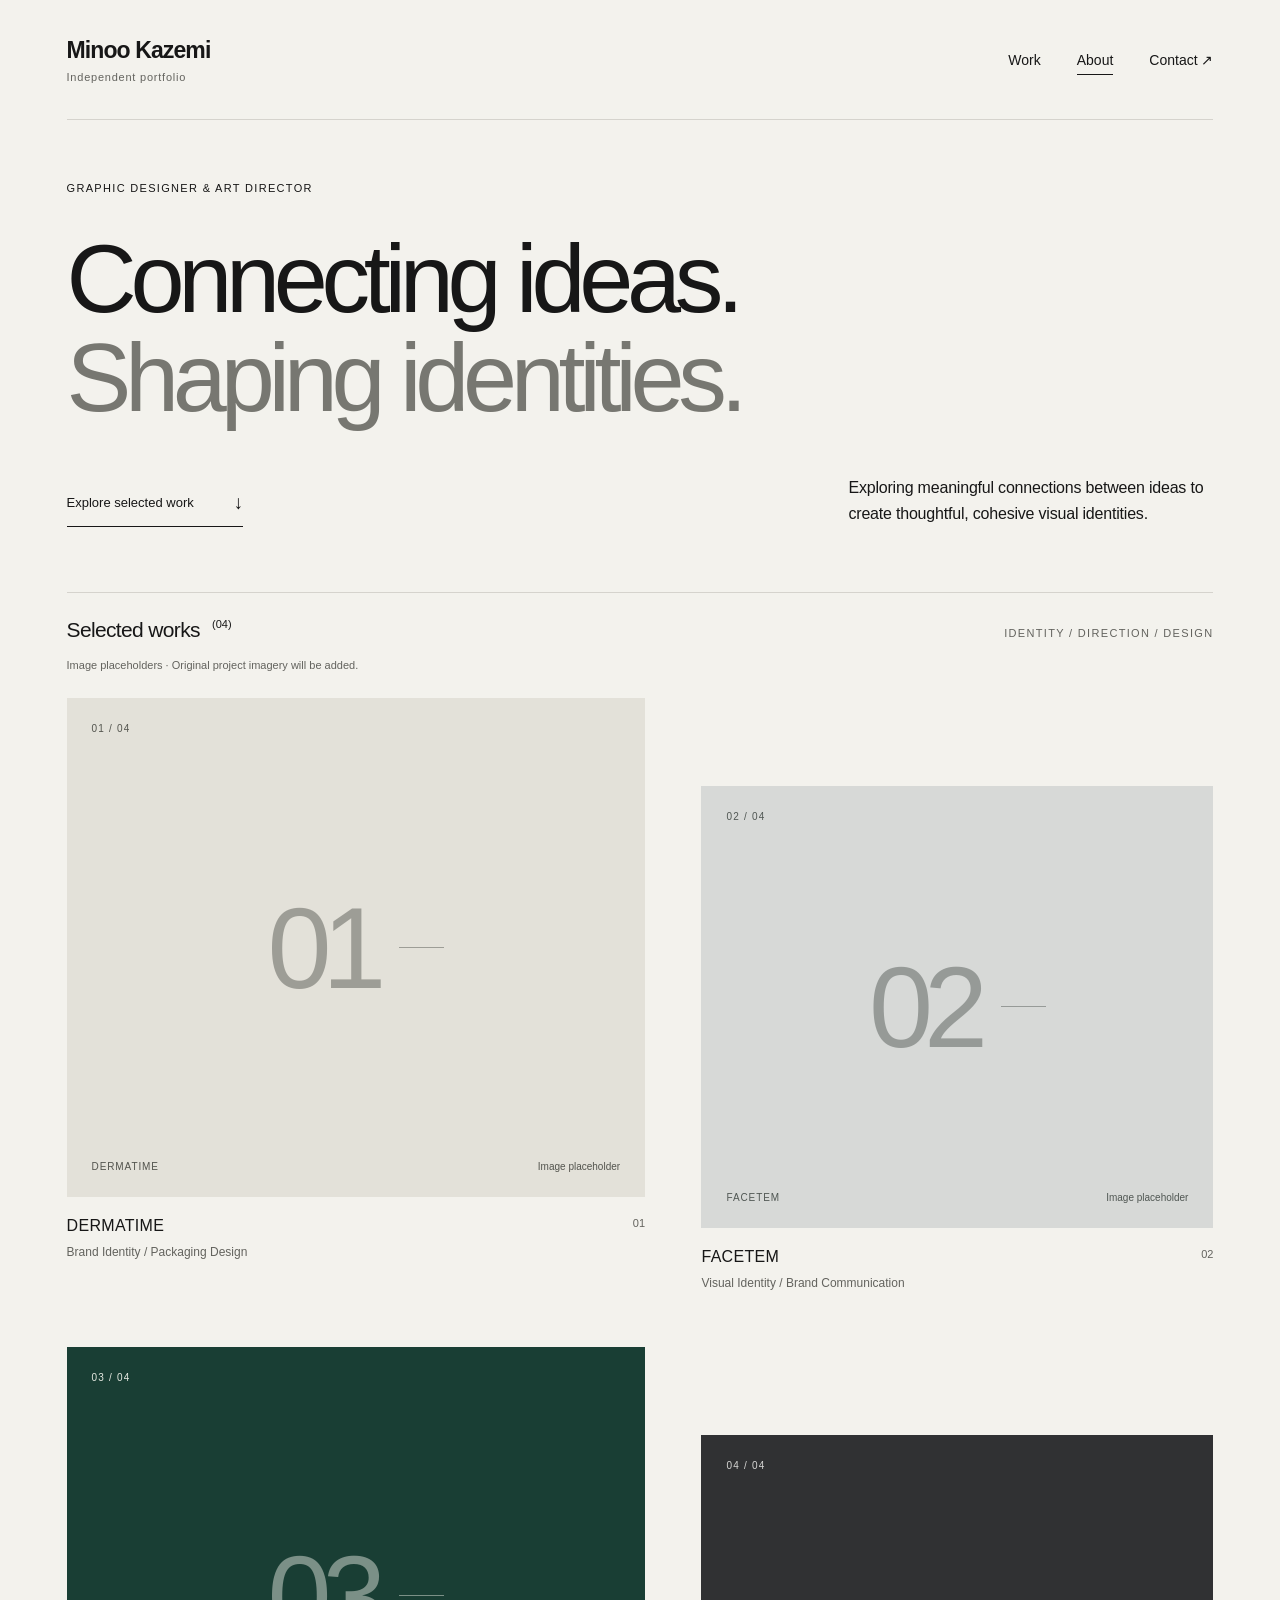
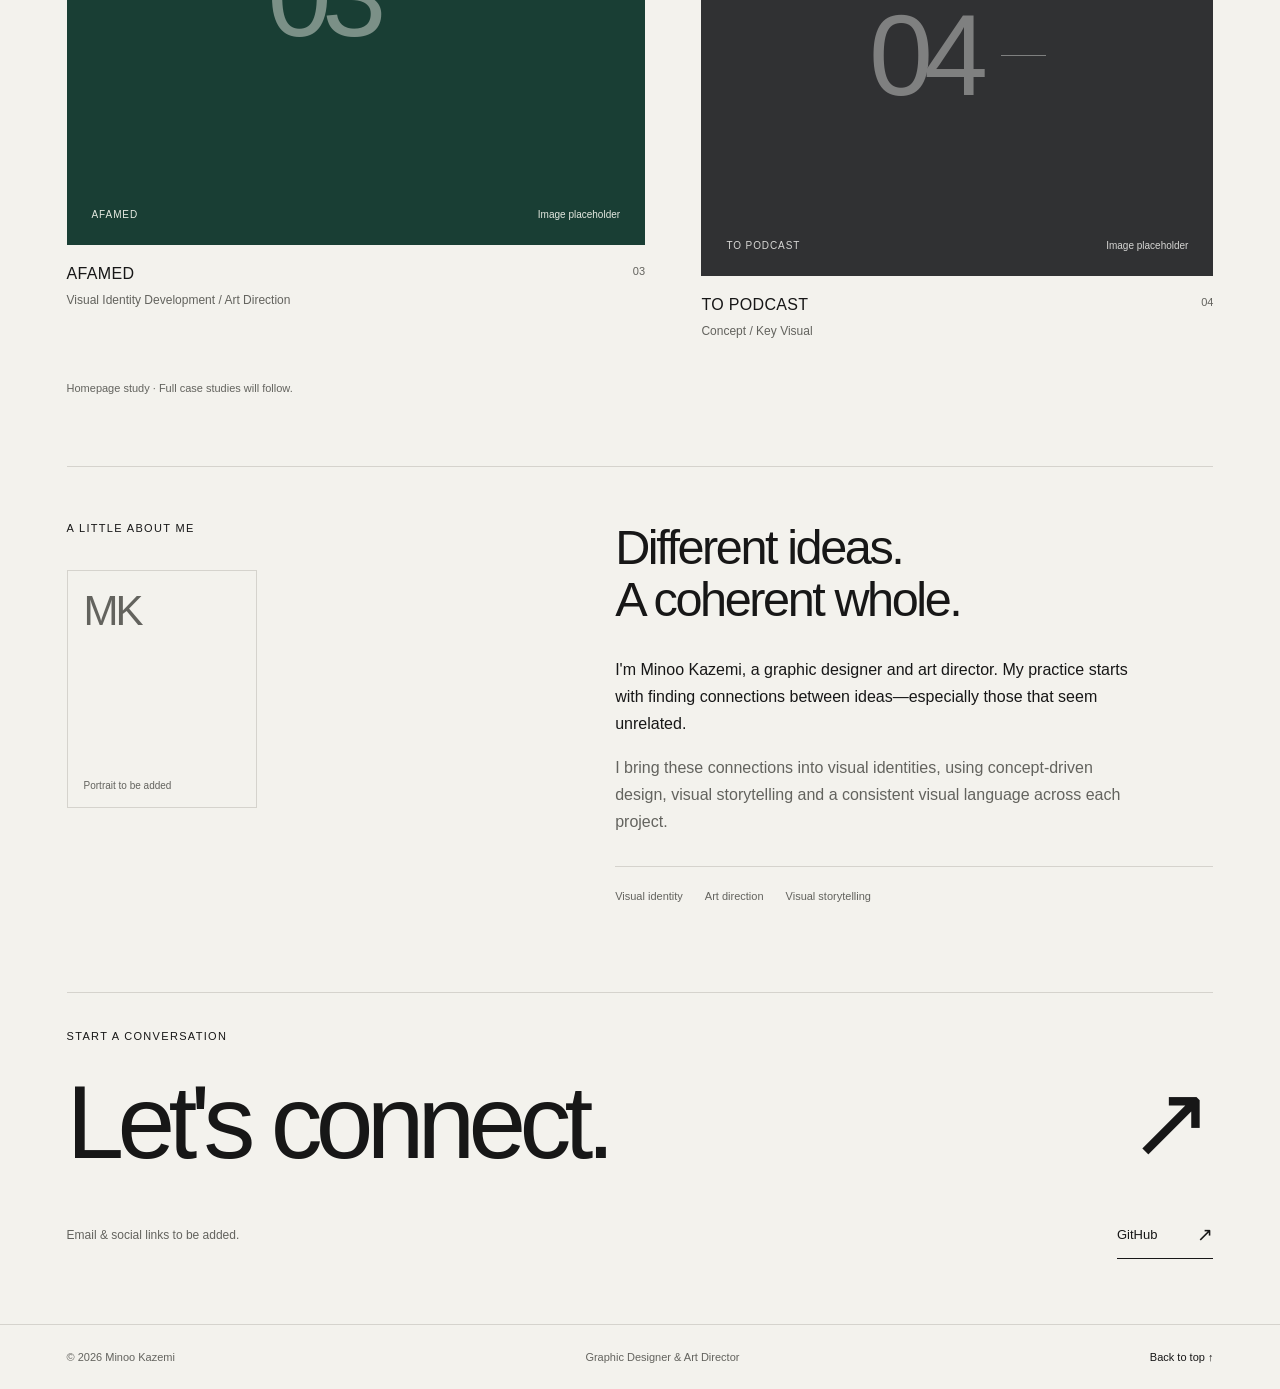
==== preview.html @ 19538b01 "Add Phase 1 editorial homepage prototype" ====
<!doctype html>
<html lang="en">
<head>
  <meta charset="utf-8">
  <meta name="viewport" content="width=device-width, initial-scale=1">
  <meta name="description" content="Minoo Kazemi — Graphic Designer & Art Director. Exploring meaningful connections between ideas through visual identity and art direction.">
  <meta name="theme-color" content="#F3F2ED">
  <title>Minoo Kazemi — Graphic Designer & Art Director</title>
  <style>
/* Phase 1. No build tools or external font requests required. */
:root{--paper:#f3f2ed;--ink:#171717;--muted:#777771;--readable-muted:#63635e;--rule:#d5d3cd;--white:#fff;--gutter:clamp(22px,5.2vw,88px)}
*{box-sizing:border-box}
html{scroll-behavior:smooth;scroll-padding-top:32px}
body{margin:0;background:var(--paper);color:var(--ink);font-family:Arial,Helvetica,sans-serif;-webkit-font-smoothing:antialiased}
a{color:inherit;text-decoration:none}
a:focus-visible{outline:2px solid currentColor;outline-offset:6px}
::selection{background:#171717;color:#f3f2ed}
.wrap{max-width:1600px;margin-inline:auto;padding-inline:var(--gutter)}
.skip-link{position:fixed;top:12px;left:12px;z-index:10;padding:14px;background:var(--ink);color:var(--white);transform:translateY(-160%)}
.skip-link:focus{transform:translateY(0)}
.site-header{display:flex;align-items:center;justify-content:space-between;gap:24px;min-height:119px}
.wordmark{font-size:23px;font-weight:600;letter-spacing:-.9px}
.wordmark span{display:block;margin-top:7px;font-size:11px;letter-spacing:.07em;font-weight:400;color:var(--readable-muted)}
nav{display:flex;gap:36px;font-size:14px}
nav a{padding-block:12px;position:relative}
nav a::after{content:"";position:absolute;bottom:5px;left:0;right:0;height:1px;background:currentColor;transform:scaleX(0);transform-origin:left;transition:transform .2s}
nav a:hover::after,nav a[aria-current]::after{transform:scaleX(1)}
.eyebrow{font-size:11px;font-weight:400;letter-spacing:.12em;text-transform:uppercase}
.hero{border-top:1px solid var(--rule);padding-top:62px;padding-bottom:65px}
.hero>.eyebrow{margin:0 0 35px}
h1{font-size:clamp(48px,7.6vw,116px);line-height:1.02;letter-spacing:-.065em;font-weight:400;margin:0}
h1 span{color:var(--muted)}
.hero-bottom{display:grid;grid-template-columns:1fr 1fr;align-items:end;gap:40px;margin-top:48px}
.hero-bottom p{max-width:365px;justify-self:end;margin:0;font-size:16px;line-height:1.6;letter-spacing:-.2px}
.text-link{display:inline-flex;align-items:center;justify-content:space-between;gap:40px;width:fit-content;font-size:13px;padding-block:12px;border-bottom:1px solid var(--ink)}
.text-link span{font-size:19px;transition:transform .2s}
.text-link:hover span{transform:translateY(3px)}
.section-heading{border-top:1px solid var(--rule);display:flex;justify-content:space-between;align-items:baseline;gap:20px;padding-top:25px}
.section-heading h2{font-size:21px;letter-spacing:-.65px;font-weight:400;margin:0}
.section-heading sup{font-size:11px;margin-left:7px;vertical-align:top;letter-spacing:0}
.section-heading>.eyebrow{color:var(--readable-muted)}
.prototype-note{font-size:11px;color:var(--readable-muted);line-height:1.5;margin:15px 0 25px}
.project-grid{display:grid;grid-template-columns:1.13fr 1fr;column-gap:clamp(24px,4.4vw,68px);row-gap:55px;align-items:start}
.project.offset{margin-top:88px}
.project-image{margin:0;position:relative;aspect-ratio:1.16;display:flex;flex-direction:column;justify-content:space-between;padding:25px;overflow:hidden}
.dermatime{background:#e3e1d9;color:#53544e}
.facetem{background:#d7d9d7;color:#505753}
.afamed{background:#193e34;color:#e5e9e1}
.podcast{background:#303133;color:#d6d6d4}
.image-index{font-size:10px;letter-spacing:.12em}
.placeholder-mark{display:flex;align-items:center;justify-content:center;gap:22px;flex:1;opacity:.48}
.placeholder-mark span{font-weight:400;font-size:clamp(72px,9vw,145px);letter-spacing:-.08em}
.placeholder-mark i{width:45px;height:1px;background:currentColor}
figcaption{display:flex;justify-content:space-between;gap:12px;font-size:10px;letter-spacing:.09em}
figcaption span{letter-spacing:0}
.project-label{display:flex;justify-content:space-between;gap:15px;padding-top:20px}
.project-label h3{font-size:16px;font-weight:500;letter-spacing:.02em;margin:0 0 8px}
.project-label p{font-size:12px;line-height:1.5;color:var(--readable-muted);margin:0}
.project-number{font-size:11px;color:var(--readable-muted)}
.case-note{margin:40px 0 70px}
.about{display:grid;grid-template-columns:1fr 1.25fr;gap:70px;border-top:1px solid var(--rule);padding-block:55px 90px}
.about-aside>.eyebrow{margin:0}
.portrait-placeholder{margin:36px 0 0;width:190px;aspect-ratio:4/5;border:1px solid var(--rule);display:flex;flex-direction:column;justify-content:space-between;padding:16px;color:var(--readable-muted)}
.portrait-placeholder>span{font-size:42px;letter-spacing:-3px;font-weight:400}
.portrait-placeholder figcaption{font-size:10px;letter-spacing:0}
.about-copy h2{font-size:clamp(33px,3.8vw,56px);font-weight:400;line-height:1.06;letter-spacing:-.05em;margin:0 0 30px}
.about-copy p{font-size:16px;line-height:1.7;max-width:530px;margin:0 0 17px}
.about-copy p+p{color:var(--readable-muted)}
.expertise{display:flex;flex-wrap:wrap;gap:10px 22px;list-style:none;padding:23px 0 0;margin:30px 0 0;border-top:1px solid var(--rule);font-size:11px;color:var(--readable-muted)}
.contact{border-top:1px solid var(--rule);padding-block:37px 65px}
.contact>.eyebrow{margin:0 0 26px}
.contact-row{display:flex;align-items:center;justify-content:space-between;gap:20px}
.contact h2{font-size:clamp(52px,8.1vw,120px);letter-spacing:-.065em;line-height:1.05;font-weight:400;margin:0}
.contact-arrow{font-size:clamp(50px,8vw,110px);line-height:1}
.contact-details{display:flex;align-items:center;justify-content:space-between;gap:24px;margin-top:35px}
.contact-details p{font-size:12px;color:var(--readable-muted)}
.site-footer{display:flex;justify-content:space-between;gap:22px;padding-block:26px;border-top:1px solid var(--rule);font-size:11px;color:var(--readable-muted)}
.site-footer a{color:var(--ink)}
@media(min-width:1600px){h1{font-size:116px}}
@media(max-width:760px){.site-header{min-height:103px}.wordmark{font-size:20px}nav{gap:20px;font-size:12px}.hero{padding-top:43px;padding-bottom:44px}.hero>.eyebrow{font-size:10px;margin-bottom:28px}.hero-bottom{margin-top:30px;gap:25px;grid-template-columns:1fr}.hero-bottom p{justify-self:start;max-width:340px;font-size:15px;grid-row:1}.section-heading>.eyebrow{display:none}.project-grid{gap:33px 22px}.project.offset{margin-top:55px}.project-image{padding:16px;aspect-ratio:4/5}.placeholder-mark{gap:15px}.placeholder-mark span{font-size:76px}.placeholder-mark i{width:22px}figcaption{flex-direction:column;font-size:9px;gap:5px}.project-label h3{font-size:14px}.project-label p{font-size:11px}.about{gap:32px;grid-template-columns:1fr 1.5fr}.portrait-placeholder{width:140px}.about-copy p{font-size:14px}.site-footer>span:nth-child(2){display:none}}
@media(max-width:480px){.site-header{gap:14px;min-height:100px}.wordmark{font-size:18px}.wordmark span{font-size:9px}nav{gap:16px;font-size:12px}nav a span{display:none}h1{font-size:clamp(36px,9.7vw,47px)}.project-grid{grid-template-columns:1fr;gap:35px}.project.offset{margin-top:0}.project-image{aspect-ratio:1.12;padding:22px}.placeholder-mark span{font-size:110px}.placeholder-mark i{width:40px}figcaption{flex-direction:row;font-size:10px}.project-label h3{font-size:16px}.project-label p{font-size:12px}.case-note{margin-bottom:50px}.about{grid-template-columns:1fr;padding-block:36px 55px;gap:30px}.about-aside{display:flex;justify-content:space-between;gap:15px;align-items:start}.portrait-placeholder{margin:0;width:94px;padding:10px}.portrait-placeholder>span{font-size:27px}.portrait-placeholder figcaption{font-size:9px;line-height:1.4}.about-copy h2{font-size:40px}.about-copy p{font-size:15px}.contact-details{align-items:flex-start;flex-direction:column;gap:8px}.contact{padding-bottom:40px}.site-footer{font-size:10px}}
@media(prefers-reduced-motion:reduce){html{scroll-behavior:auto}*,*::before,*::after{transition:none!important;animation:none!important}}
</style>
  
</head>
<body id="top">
  <a class="skip-link" href="#main">Skip to content</a>
  <header class="site-header wrap">
    <a class="wordmark" href="#top" aria-label="Minoo Kazemi, back to top">Minoo Kazemi<span>Independent portfolio</span></a>
    <nav aria-label="Main navigation"><a href="#work">Work</a><a href="#about">About</a><a href="#contact">Contact <span aria-hidden="true">↗</span></a></nav>
  </header>
  <main id="main" class="wrap">
    <section class="hero" aria-labelledby="hero-title">
      <p class="eyebrow">Graphic Designer &amp; Art Director</p>
      <h1 id="hero-title">Connecting ideas.<br><span>Shaping identities.</span></h1>
      <div class="hero-bottom"><a class="text-link" href="#work">Explore selected work <span aria-hidden="true">↓</span></a><p>Exploring meaningful connections between ideas to create thoughtful, cohesive visual identities.</p></div>
    </section>
    <section id="work" class="work" aria-labelledby="work-title">
      <div class="section-heading"><h2 id="work-title">Selected works <sup>(04)</sup></h2><span class="eyebrow">Identity / Direction / Design</span></div>
      <p class="prototype-note">Image placeholders · Original project imagery will be added.</p>
      <div class="project-grid">
        <article class="project">
          <figure class="project-image dermatime" aria-label="DERMATIME image placeholder; original project imagery pending"><span class="image-index" aria-hidden="true">01 / 04</span><div class="placeholder-mark" aria-hidden="true"><span>01</span><i></i></div><figcaption>DERMATIME <span>Image placeholder</span></figcaption></figure>
          <div class="project-label"><div><h3>DERMATIME</h3><p>Brand Identity / Packaging Design</p></div><span class="project-number" aria-hidden="true">01</span></div>
        </article>
        <article class="project offset">
          <figure class="project-image facetem" aria-label="FACETEM image placeholder; original project imagery pending"><span class="image-index" aria-hidden="true">02 / 04</span><div class="placeholder-mark" aria-hidden="true"><span>02</span><i></i></div><figcaption>FACETEM <span>Image placeholder</span></figcaption></figure>
          <div class="project-label"><div><h3>FACETEM</h3><p>Visual Identity / Brand Communication</p></div><span class="project-number" aria-hidden="true">02</span></div>
        </article>
        <article class="project">
          <figure class="project-image afamed" aria-label="AFAMED image placeholder; original project imagery pending"><span class="image-index" aria-hidden="true">03 / 04</span><div class="placeholder-mark" aria-hidden="true"><span>03</span><i></i></div><figcaption>AFAMED <span>Image placeholder</span></figcaption></figure>
          <div class="project-label"><div><h3>AFAMED</h3><p>Visual Identity Development / Art Direction</p></div><span class="project-number" aria-hidden="true">03</span></div>
        </article>
        <article class="project offset">
          <figure class="project-image podcast" aria-label="TO PODCAST image placeholder; original project imagery pending"><span class="image-index" aria-hidden="true">04 / 04</span><div class="placeholder-mark" aria-hidden="true"><span>04</span><i></i></div><figcaption>TO PODCAST <span>Image placeholder</span></figcaption></figure>
          <div class="project-label"><div><h3>TO PODCAST</h3><p>Concept / Key Visual</p></div><span class="project-number" aria-hidden="true">04</span></div>
        </article>
      </div>
      <p class="prototype-note case-note">Homepage study · Full case studies will follow.</p>
    </section>
    <section id="about" class="about" aria-labelledby="about-title">
      <div class="about-aside"><p class="eyebrow">A little about me</p><figure class="portrait-placeholder"><span aria-hidden="true">MK</span><figcaption>Portrait to be added</figcaption></figure></div>
      <div class="about-copy"><h2 id="about-title">Different ideas.<br>A coherent whole.</h2><p>I'm Minoo Kazemi, a graphic designer and art director. My practice starts with finding connections between ideas—especially those that seem unrelated.</p><p>I bring these connections into visual identities, using concept-driven design, visual storytelling and a consistent visual language across each project.</p><ul class="expertise" aria-label="Areas of practice"><li>Visual identity</li><li>Art direction</li><li>Visual storytelling</li></ul></div>
    </section>
    <section id="contact" class="contact" aria-labelledby="contact-title"><p class="eyebrow">Start a conversation</p><div class="contact-row"><h2 id="contact-title">Let's connect.</h2><span class="contact-arrow" aria-hidden="true">↗</span></div><div class="contact-details"><p>Email &amp; social links to be added.</p><a class="text-link" href="https://github.com/MinooKazemi" target="_blank" rel="noopener noreferrer" aria-label="Minoo Kazemi on GitHub, opens in a new tab">GitHub <span aria-hidden="true">↗</span></a></div></section>
  </main>
  <footer class="site-footer wrap"><span>© <span id="year">2026</span> Minoo Kazemi</span><span>Graphic Designer &amp; Art Director</span><a href="#top">Back to top ↑</a></footer>
<script>
"use strict";
// Navigation and content remain usable without JavaScript.
const year = document.getElementById("year");
if (year) year.textContent = String(new Date().getFullYear());
const navigationLinks = [...document.querySelectorAll('nav a[href^="#"]')];
if ("IntersectionObserver" in window) {
  const observer = new IntersectionObserver((entries) => {
    for (const entry of entries) {
      if (!entry.isIntersecting) continue;
      navigationLinks.forEach((link) => {
        if (link.hash === "#" + entry.target.id) link.setAttribute("aria-current", "location");
        else link.removeAttribute("aria-current");
      });
    }
  }, { rootMargin: "-10% 0px -55% 0px", threshold: 0 });
  document.querySelectorAll("#work, #about, #contact").forEach((section) => observer.observe(section));
}
</script>
</body>
</html>
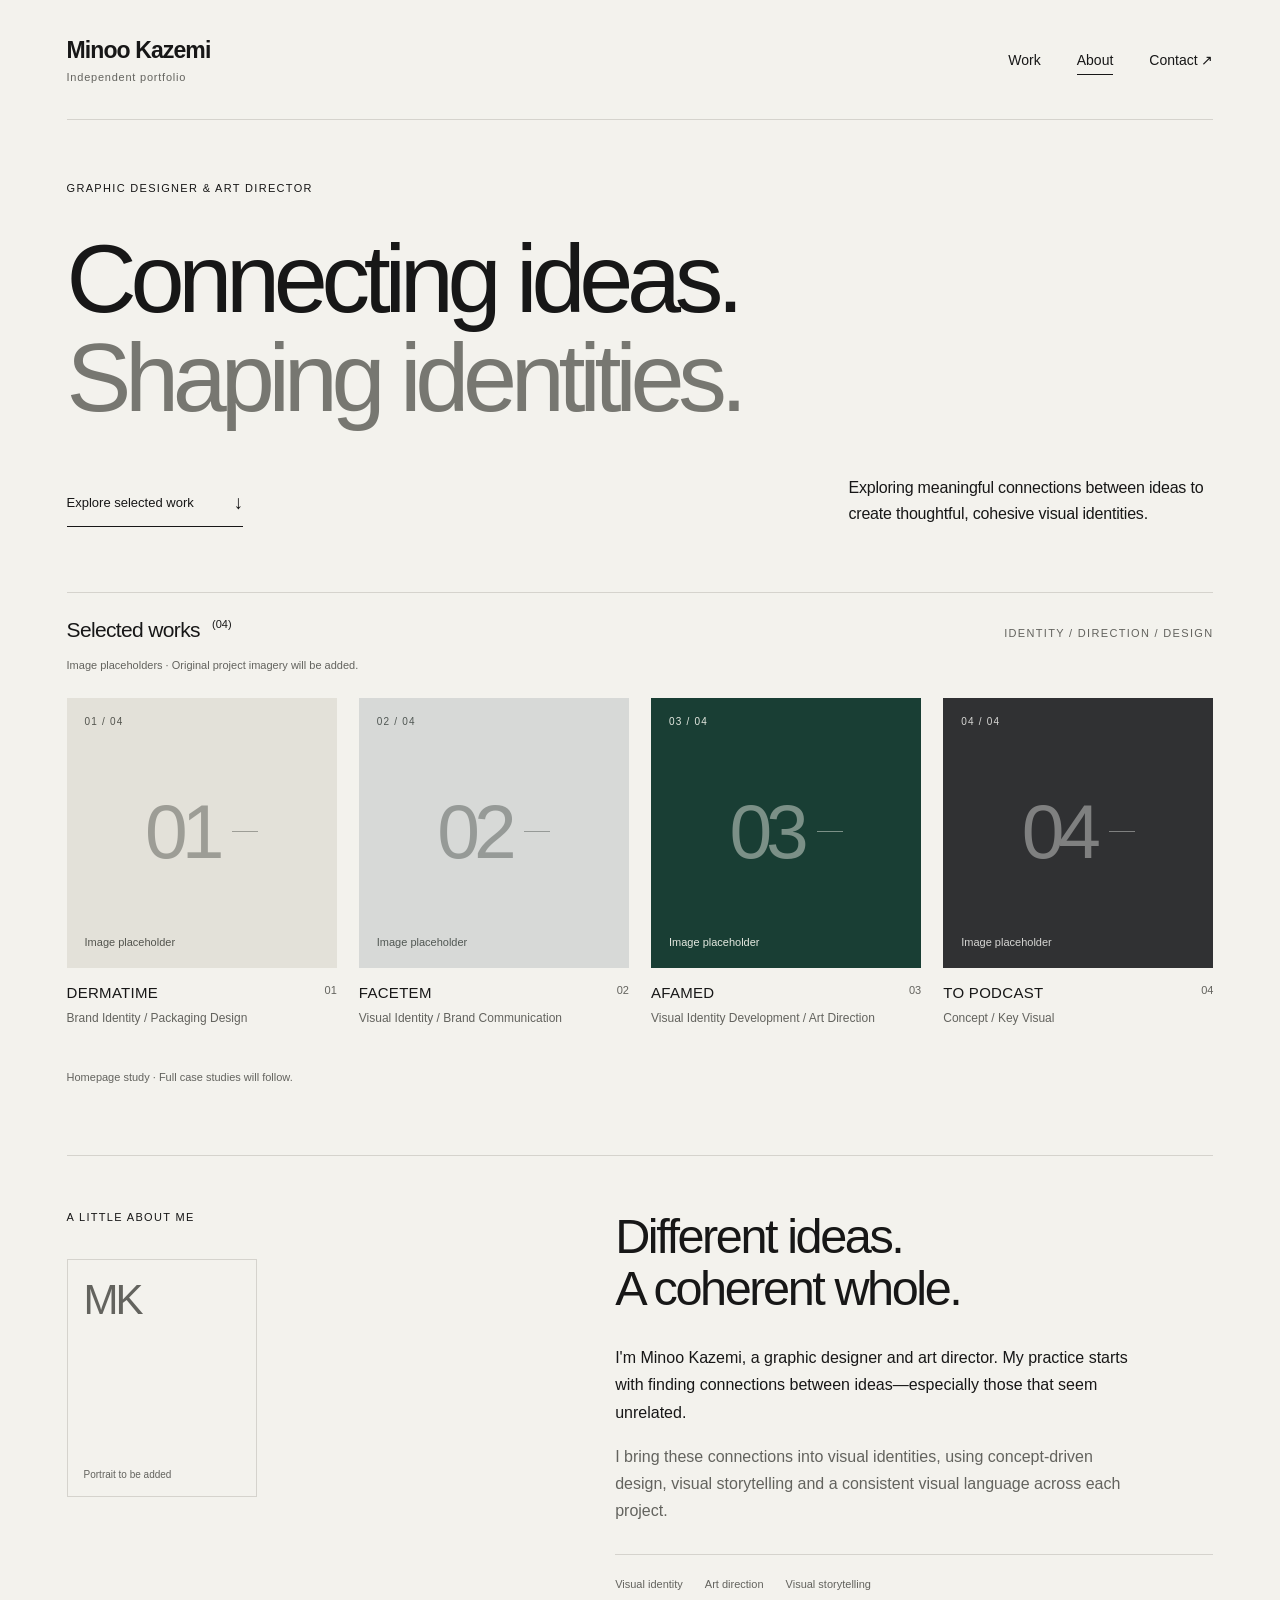
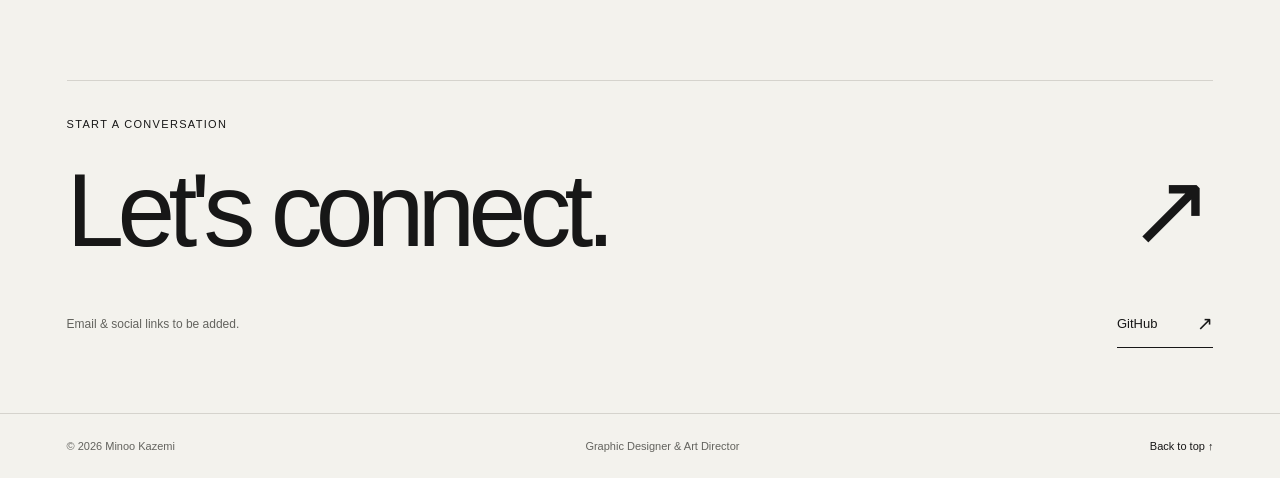
==== commit 70bc445f: "Show selected projects in a compact four-column grid" ====
--- a/preview.html
+++ b/preview.html
@@ -40,23 +40,23 @@
 .section-heading sup{font-size:11px;margin-left:7px;vertical-align:top;letter-spacing:0}
 .section-heading>.eyebrow{color:var(--readable-muted)}
 .prototype-note{font-size:11px;color:var(--readable-muted);line-height:1.5;margin:15px 0 25px}
-.project-grid{display:grid;grid-template-columns:1.13fr 1fr;column-gap:clamp(24px,4.4vw,68px);row-gap:55px;align-items:start}
-.project.offset{margin-top:88px}
-.project-image{margin:0;position:relative;aspect-ratio:1.16;display:flex;flex-direction:column;justify-content:space-between;padding:25px;overflow:hidden}
+
+
+
 .dermatime{background:#e3e1d9;color:#53544e}
 .facetem{background:#d7d9d7;color:#505753}
 .afamed{background:#193e34;color:#e5e9e1}
 .podcast{background:#303133;color:#d6d6d4}
 .image-index{font-size:10px;letter-spacing:.12em}
-.placeholder-mark{display:flex;align-items:center;justify-content:center;gap:22px;flex:1;opacity:.48}
-.placeholder-mark span{font-weight:400;font-size:clamp(72px,9vw,145px);letter-spacing:-.08em}
-.placeholder-mark i{width:45px;height:1px;background:currentColor}
+
+
+
 figcaption{display:flex;justify-content:space-between;gap:12px;font-size:10px;letter-spacing:.09em}
 figcaption span{letter-spacing:0}
-.project-label{display:flex;justify-content:space-between;gap:15px;padding-top:20px}
-.project-label h3{font-size:16px;font-weight:500;letter-spacing:.02em;margin:0 0 8px}
-.project-label p{font-size:12px;line-height:1.5;color:var(--readable-muted);margin:0}
-.project-number{font-size:11px;color:var(--readable-muted)}
+
+
+
+
 .case-note{margin:40px 0 70px}
 .about{display:grid;grid-template-columns:1fr 1.25fr;gap:70px;border-top:1px solid var(--rule);padding-block:55px 90px}
 .about-aside>.eyebrow{margin:0}
@@ -77,9 +77,25 @@
 .site-footer{display:flex;justify-content:space-between;gap:22px;padding-block:26px;border-top:1px solid var(--rule);font-size:11px;color:var(--readable-muted)}
 .site-footer a{color:var(--ink)}
 @media(min-width:1600px){h1{font-size:116px}}
-@media(max-width:760px){.site-header{min-height:103px}.wordmark{font-size:20px}nav{gap:20px;font-size:12px}.hero{padding-top:43px;padding-bottom:44px}.hero>.eyebrow{font-size:10px;margin-bottom:28px}.hero-bottom{margin-top:30px;gap:25px;grid-template-columns:1fr}.hero-bottom p{justify-self:start;max-width:340px;font-size:15px;grid-row:1}.section-heading>.eyebrow{display:none}.project-grid{gap:33px 22px}.project.offset{margin-top:55px}.project-image{padding:16px;aspect-ratio:4/5}.placeholder-mark{gap:15px}.placeholder-mark span{font-size:76px}.placeholder-mark i{width:22px}figcaption{flex-direction:column;font-size:9px;gap:5px}.project-label h3{font-size:14px}.project-label p{font-size:11px}.about{gap:32px;grid-template-columns:1fr 1.5fr}.portrait-placeholder{width:140px}.about-copy p{font-size:14px}.site-footer>span:nth-child(2){display:none}}
-@media(max-width:480px){.site-header{gap:14px;min-height:100px}.wordmark{font-size:18px}.wordmark span{font-size:9px}nav{gap:16px;font-size:12px}nav a span{display:none}h1{font-size:clamp(36px,9.7vw,47px)}.project-grid{grid-template-columns:1fr;gap:35px}.project.offset{margin-top:0}.project-image{aspect-ratio:1.12;padding:22px}.placeholder-mark span{font-size:110px}.placeholder-mark i{width:40px}figcaption{flex-direction:row;font-size:10px}.project-label h3{font-size:16px}.project-label p{font-size:12px}.case-note{margin-bottom:50px}.about{grid-template-columns:1fr;padding-block:36px 55px;gap:30px}.about-aside{display:flex;justify-content:space-between;gap:15px;align-items:start}.portrait-placeholder{margin:0;width:94px;padding:10px}.portrait-placeholder>span{font-size:27px}.portrait-placeholder figcaption{font-size:9px;line-height:1.4}.about-copy h2{font-size:40px}.about-copy p{font-size:15px}.contact-details{align-items:flex-start;flex-direction:column;gap:8px}.contact{padding-bottom:40px}.site-footer{font-size:10px}}
+@media(max-width:760px){.site-header{min-height:103px}.wordmark{font-size:20px}nav{gap:20px;font-size:12px}.hero{padding-top:43px;padding-bottom:44px}.hero>.eyebrow{font-size:10px;margin-bottom:28px}.hero-bottom{margin-top:30px;gap:25px;grid-template-columns:1fr}.hero-bottom p{justify-self:start;max-width:340px;font-size:15px;grid-row:1}.section-heading>.eyebrow{display:none}figcaption{flex-direction:column;font-size:9px;gap:5px}.about{gap:32px;grid-template-columns:1fr 1.5fr}.portrait-placeholder{width:140px}.about-copy p{font-size:14px}.site-footer>span:nth-child(2){display:none}}
+@media(max-width:480px){.site-header{gap:14px;min-height:100px}.wordmark{font-size:18px}.wordmark span{font-size:9px}nav{gap:16px;font-size:12px}nav a span{display:none}h1{font-size:clamp(36px,9.7vw,47px)}figcaption{flex-direction:row;font-size:10px}.case-note{margin-bottom:50px}.about{grid-template-columns:1fr;padding-block:36px 55px;gap:30px}.about-aside{display:flex;justify-content:space-between;gap:15px;align-items:start}.portrait-placeholder{margin:0;width:94px;padding:10px}.portrait-placeholder>span{font-size:27px}.portrait-placeholder figcaption{font-size:9px;line-height:1.4}.about-copy h2{font-size:40px}.about-copy p{font-size:15px}.contact-details{align-items:flex-start;flex-direction:column;gap:8px}.contact{padding-bottom:40px}.site-footer{font-size:10px}}
 @media(prefers-reduced-motion:reduce){html{scroll-behavior:auto}*,*::before,*::after{transition:none!important;animation:none!important}}
+
+/* Compact work index: four across on desktop, two on smaller screens. */
+.project-grid{display:grid;grid-template-columns:repeat(4,minmax(0,1fr));gap:34px 22px;align-items:start}
+.project{min-width:0}
+.project-image{margin:0;position:relative;aspect-ratio:1;display:flex;flex-direction:column;justify-content:space-between;padding:18px;overflow:hidden}
+.placeholder-mark{display:flex;align-items:center;justify-content:center;gap:14px;flex:1;opacity:.48}
+.placeholder-mark span{font-weight:400;font-size:clamp(60px,6vw,94px);letter-spacing:-.08em}
+.placeholder-mark i{width:26px;height:1px;background:currentColor}
+.project-image figcaption{display:block;font-size:11px;letter-spacing:0;line-height:1.4}
+.project-label{display:flex;justify-content:space-between;gap:8px;padding-top:16px}
+.project-label h3{font-size:15px;font-weight:500;letter-spacing:.02em;margin:0 0 8px}
+.project-label p{font-size:12px;line-height:1.6;color:var(--readable-muted);margin:0;overflow-wrap:break-word}
+.project-number{font-size:11px;color:var(--readable-muted)}
+@media(max-width:1000px){.project-grid{grid-template-columns:repeat(2,minmax(0,1fr));gap:30px 22px}.placeholder-mark span{font-size:clamp(60px,10vw,94px)}}
+@media(max-width:480px){.project-grid{gap:26px 14px}.project-image{padding:12px}.placeholder-mark{gap:10px}.placeholder-mark span{font-size:54px}.placeholder-mark i{width:18px}.project-label{padding-top:13px}.project-label h3{font-size:14px;letter-spacing:0}.project-label p{font-size:12px}.project-number{display:none}.image-index{font-size:10px}}
+@media(max-width:300px){.project-grid{grid-template-columns:1fr}}
 </style>
   
 </head>
@@ -100,19 +116,19 @@
       <p class="prototype-note">Image placeholders · Original project imagery will be added.</p>
       <div class="project-grid">
         <article class="project">
-          <figure class="project-image dermatime" aria-label="DERMATIME image placeholder; original project imagery pending"><span class="image-index" aria-hidden="true">01 / 04</span><div class="placeholder-mark" aria-hidden="true"><span>01</span><i></i></div><figcaption>DERMATIME <span>Image placeholder</span></figcaption></figure>
+          <figure class="project-image dermatime" aria-label="DERMATIME image placeholder; original project imagery pending"><span class="image-index" aria-hidden="true">01 / 04</span><div class="placeholder-mark" aria-hidden="true"><span>01</span><i></i></div><figcaption>Image placeholder</figcaption></figure>
           <div class="project-label"><div><h3>DERMATIME</h3><p>Brand Identity / Packaging Design</p></div><span class="project-number" aria-hidden="true">01</span></div>
         </article>
-        <article class="project offset">
-          <figure class="project-image facetem" aria-label="FACETEM image placeholder; original project imagery pending"><span class="image-index" aria-hidden="true">02 / 04</span><div class="placeholder-mark" aria-hidden="true"><span>02</span><i></i></div><figcaption>FACETEM <span>Image placeholder</span></figcaption></figure>
+        <article class="project">
+          <figure class="project-image facetem" aria-label="FACETEM image placeholder; original project imagery pending"><span class="image-index" aria-hidden="true">02 / 04</span><div class="placeholder-mark" aria-hidden="true"><span>02</span><i></i></div><figcaption>Image placeholder</figcaption></figure>
           <div class="project-label"><div><h3>FACETEM</h3><p>Visual Identity / Brand Communication</p></div><span class="project-number" aria-hidden="true">02</span></div>
         </article>
         <article class="project">
-          <figure class="project-image afamed" aria-label="AFAMED image placeholder; original project imagery pending"><span class="image-index" aria-hidden="true">03 / 04</span><div class="placeholder-mark" aria-hidden="true"><span>03</span><i></i></div><figcaption>AFAMED <span>Image placeholder</span></figcaption></figure>
+          <figure class="project-image afamed" aria-label="AFAMED image placeholder; original project imagery pending"><span class="image-index" aria-hidden="true">03 / 04</span><div class="placeholder-mark" aria-hidden="true"><span>03</span><i></i></div><figcaption>Image placeholder</figcaption></figure>
           <div class="project-label"><div><h3>AFAMED</h3><p>Visual Identity Development / Art Direction</p></div><span class="project-number" aria-hidden="true">03</span></div>
         </article>
-        <article class="project offset">
-          <figure class="project-image podcast" aria-label="TO PODCAST image placeholder; original project imagery pending"><span class="image-index" aria-hidden="true">04 / 04</span><div class="placeholder-mark" aria-hidden="true"><span>04</span><i></i></div><figcaption>TO PODCAST <span>Image placeholder</span></figcaption></figure>
+        <article class="project">
+          <figure class="project-image podcast" aria-label="TO PODCAST image placeholder; original project imagery pending"><span class="image-index" aria-hidden="true">04 / 04</span><div class="placeholder-mark" aria-hidden="true"><span>04</span><i></i></div><figcaption>Image placeholder</figcaption></figure>
           <div class="project-label"><div><h3>TO PODCAST</h3><p>Concept / Key Visual</p></div><span class="project-number" aria-hidden="true">04</span></div>
         </article>
       </div>
